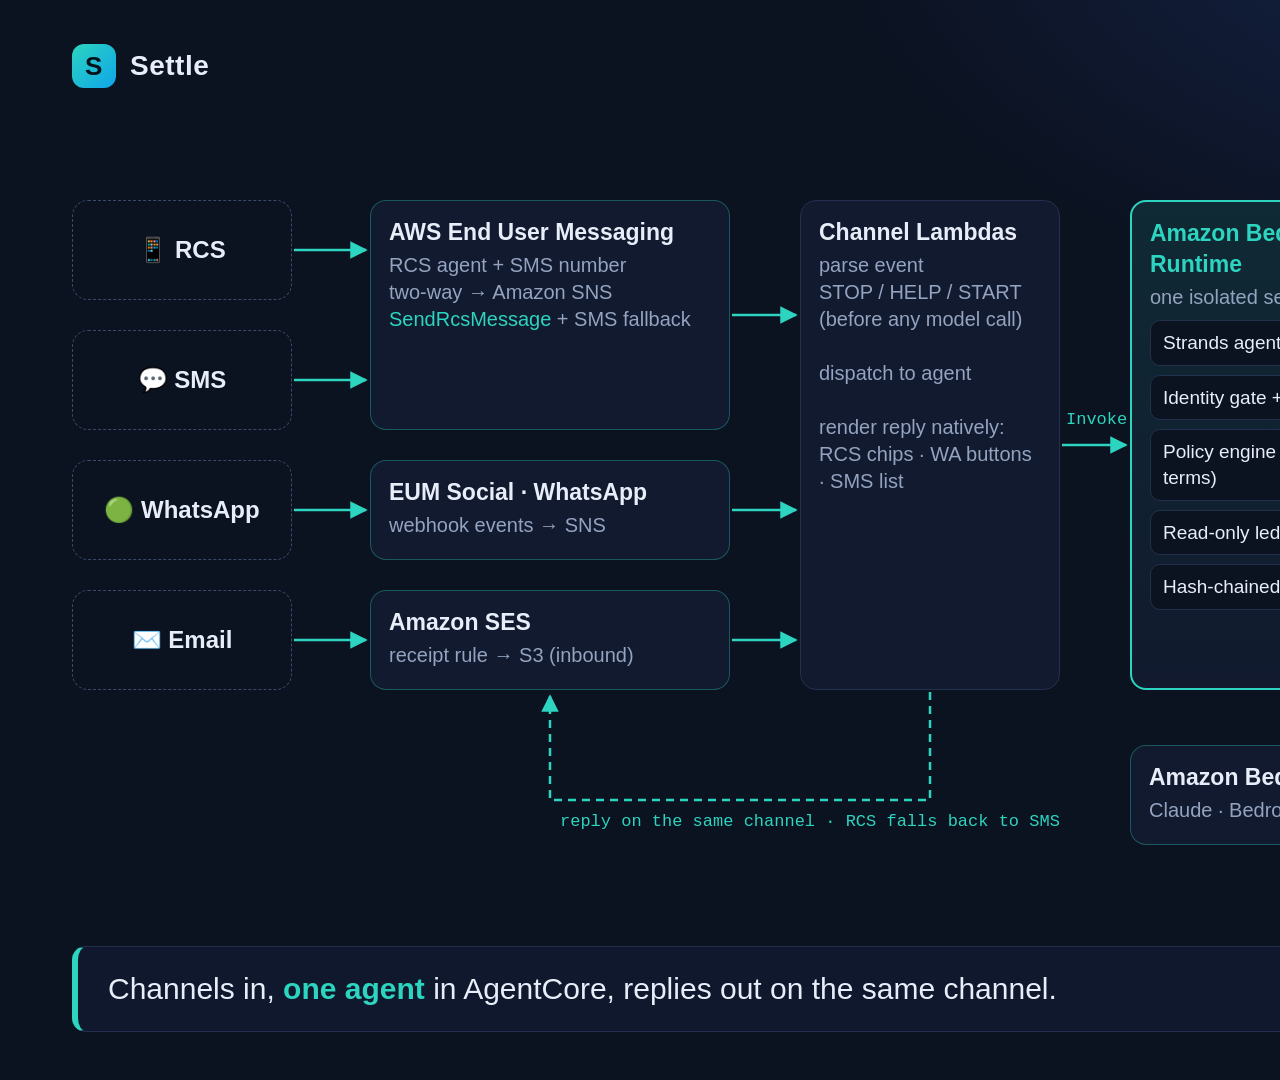
==== docs/architecture.html @ 9d4aaf6e "Settle: agentic patient-billing assistant on Bedrock AgentCore + AWS End User Messaging Strands agen" ====
<!doctype html><html><head><meta charset='utf-8'><style>:root{--bg:#0B1220;--panel:#111A2E;--line:#23304D;--ink:#E8EEF9;--mute:#94A3C0;--teal:#2DD4BF;--amber:#F5B84B;--red:#F87171;--green:#4ADE80;--blue:#60A5FA}
*{box-sizing:border-box;margin:0;padding:0}
html,body{width:1920px;height:1080px;overflow:hidden}
body{background:radial-gradient(1200px 700px at 80% -10%,#16244A 0%,var(--bg) 60%);color:var(--ink);font-family:-apple-system,"SF Pro Display","Helvetica Neue",Arial,sans-serif;position:relative}
.brand{position:absolute;top:44px;left:72px;display:flex;align-items:center;gap:14px;font-weight:700;font-size:28px;letter-spacing:.5px}
.logo{width:44px;height:44px;border-radius:12px;background:linear-gradient(135deg,var(--teal),#0EA5E9);display:grid;place-items:center;color:#04121A;font-weight:900;font-size:26px}
.tag{position:absolute;top:50px;right:72px;font-size:20px;color:var(--mute);letter-spacing:2px;text-transform:uppercase}
.caption{position:absolute;left:72px;right:72px;bottom:48px;font-size:30px;line-height:1.35;color:var(--ink);padding:22px 30px;background:rgba(17,26,46,.88);border:1px solid var(--line);border-left:6px solid var(--teal);border-radius:14px}
.caption b{color:var(--teal)}
h1{font-size:96px;line-height:1.02;font-weight:800;letter-spacing:-2px}
h2{font-size:64px;line-height:1.08;font-weight:800;letter-spacing:-1px}
.lede{font-size:34px;color:var(--mute);line-height:1.4}
.hl{color:var(--teal)} .amb{color:var(--amber)}
/* phone */
.phone{position:absolute;left:150px;top:118px;width:470px;height:800px;border-radius:54px;background:#05070C;padding:14px;box-shadow:0 40px 120px rgba(0,0,0,.55),0 0 0 2px #2A3550}
.screen{width:100%;height:100%;border-radius:42px;overflow:hidden;display:flex;flex-direction:column}
.appbar{padding:22px 22px 14px;display:flex;align-items:center;gap:12px;font-size:19px;font-weight:600}
.avatar{width:38px;height:38px;border-radius:50%;display:grid;place-items:center;font-weight:800;font-size:17px}
.appbar small{display:block;font-size:13px;font-weight:500;opacity:.75}
.thread{flex:1;display:flex;flex-direction:column;justify-content:flex-end;gap:10px;padding:10px 16px 18px;overflow:hidden}
.msg{max-width:84%;padding:11px 15px;border-radius:20px;font-size:16.5px;line-height:1.38;white-space:pre-wrap;word-wrap:break-word}
.msg a{text-decoration:underline;word-break:break-all}
.chips{display:flex;flex-wrap:wrap;gap:7px;margin-top:-2px}
.chip{font-size:14.5px;padding:7px 13px;border-radius:18px;font-weight:600}
/* RCS look */
.rcs .screen{background:#FFFFFF;color:#1F1F1F}
.rcs .appbar{background:#F3F6FC;border-bottom:1px solid #E2E8F2}
.rcs .avatar{background:#0F766E;color:#fff}
.rcs .in{align-self:flex-start;background:#E9EEF6;border-bottom-left-radius:6px}
.rcs .out{align-self:flex-end;background:#1A73E8;color:#fff;border-bottom-right-radius:6px}
.rcs .chip{border:1.5px solid #1A73E8;color:#1A73E8;background:#fff}
.card{align-self:flex-start;width:86%;border-radius:20px;overflow:hidden;background:#fff;border:1px solid #DDE3EE}
.card .media{height:150px;background:linear-gradient(135deg,#0F766E,#0EA5E9);display:grid;place-items:center;color:#fff;font-size:44px;font-weight:900}
.card .body{padding:14px 16px}
.card .t{font-weight:700;font-size:17px;margin-bottom:6px}
.card .d{font-size:15px;color:#444;line-height:1.35}
.card .chips{padding:0 14px 14px;margin:0}
/* WhatsApp look */
.wa .screen{background:#ECE5DD;color:#111}
.wa .appbar{background:#075E54;color:#fff}
.wa .avatar{background:#25D366;color:#063}
.wa .in{align-self:flex-start;background:#fff;border-top-left-radius:6px}
.wa .out{align-self:flex-end;background:#DCF8C6;border-top-right-radius:6px}
.wa .chips{flex-direction:column;align-self:flex-start;width:84%;gap:4px}
.wa .chip{background:#fff;color:#0A7CFF;text-align:center;border-radius:10px;padding:9px}
.wa .tpl{align-self:flex-start;background:#fff;border-radius:14px;padding:12px 15px;font-size:16px;max-width:84%}
.wa .tpl .t{font-weight:700;margin-bottom:4px}
/* right panel */
.side{position:absolute;left:700px;right:72px;top:130px}
.side .kicker{font-size:22px;letter-spacing:3px;text-transform:uppercase;color:var(--teal);font-weight:700;margin-bottom:14px}
.side h3{font-size:46px;line-height:1.12;font-weight:800;margin-bottom:26px;letter-spacing:-.5px}
.trace{background:var(--panel);border:1px solid var(--line);border-radius:18px;padding:22px 26px}
.trace .hd{font-size:18px;color:var(--mute);letter-spacing:2px;text-transform:uppercase;margin-bottom:12px}
.call{display:flex;align-items:center;gap:14px;padding:11px 0;border-top:1px solid var(--line);font-size:23px}
.call:first-of-type{border-top:none}
.call code{font-family:"SF Mono",Menlo,monospace;color:var(--ink)}
.pill{margin-left:auto;font-size:17px;font-weight:700;padding:5px 12px;border-radius:999px;font-family:"SF Mono",Menlo,monospace}
.ok{background:rgba(74,222,128,.14);color:var(--green)} .blk{background:rgba(248,113,113,.15);color:var(--red)} .amb-p{background:rgba(245,184,75,.15);color:var(--amber)}
.detail{margin-top:18px;font-size:21px;color:var(--mute);line-height:1.45;font-family:"SF Mono",Menlo,monospace;white-space:pre-wrap}
html,body{width:1920px;height:1080px}</style></head><body><div class='brand'><div class='logo'>S</div>Settle</div><div class='tag'>Architecture</div><style>
.bx{position:absolute;background:var(--panel);border:1.5px solid var(--line);border-radius:16px;padding:16px 18px;font-size:20px;line-height:1.35;color:var(--mute)}
.bx b{display:block;color:var(--ink);font-size:23px;margin-bottom:4px}
.bx.aws{border-color:#2DD4BF55}
.bx.core{border:2px solid var(--teal);background:linear-gradient(180deg,#0F2A34,#111A2E)}
.bx .in{background:#0B1220;border:1px solid var(--line);border-radius:10px;padding:9px 12px;margin-top:9px;color:var(--ink);font-size:19px}
.ph{position:absolute;left:72px;width:220px;height:100px;border-radius:16px;border:1.5px dashed #3A4A6B;display:grid;place-items:center;font-size:24px;font-weight:700}
.lbl{position:absolute;font-size:17px;color:var(--teal);font-family:"SF Mono",Menlo,monospace}
</style>
<div class='ph' style='top:200px'>📱 RCS</div>
<div class='ph' style='top:330px'>💬 SMS</div>
<div class='ph' style='top:460px'>🟢 WhatsApp</div>
<div class='ph' style='top:590px'>✉️ Email</div>

<div class='bx aws' style='left:370px;top:200px;width:360px;height:230px'><b>AWS End User Messaging</b>RCS agent + SMS number<br>two-way → Amazon SNS<br><span style='color:var(--teal)'>SendRcsMessage</span> + SMS fallback</div>
<div class='bx aws' style='left:370px;top:460px;width:360px;height:100px'><b>EUM Social · WhatsApp</b>webhook events → SNS</div>
<div class='bx aws' style='left:370px;top:590px;width:360px;height:100px'><b>Amazon SES</b>receipt rule → S3 (inbound)</div>

<div class='bx' style='left:800px;top:200px;width:260px;height:490px'><b>Channel Lambdas</b>parse event<br>STOP / HELP / START<br>(before any model call)<br><br>dispatch to agent<br><br>render reply natively:<br>RCS chips · WA buttons · SMS list</div>

<div class='bx core' style='left:1130px;top:200px;width:420px;height:490px'><b style='color:var(--teal)'>Amazon Bedrock AgentCore Runtime</b>one isolated session per conversation
  <div class='in'>Strands agent · 10 tools</div>
  <div class='in'>Identity gate + channel consent</div>
  <div class='in'>Policy engine (the only source of money terms)</div>
  <div class='in'>Read-only ledger · staff escalation</div>
  <div class='in'>Hash-chained audit of every tool call</div>
</div>
<div class='bx aws' style='left:1130px;top:745px;width:420px;height:100px'><b>Amazon Bedrock</b>Claude · Bedrock Guardrails</div>

<div class='bx' style='left:1610px;top:200px;width:240px;height:200px'><b>DynamoDB</b>ledger<br>conversations (TTL)<br>audit (append-only)<br>tickets</div>
<div class='bx aws' style='left:1610px;top:430px;width:240px;height:125px'><b>Amazon SES</b>plan confirmations<br>staff alerts</div>
<div class='bx' style='left:1610px;top:580px;width:240px;height:118px'><b>EventBridge</b>daily outreach λ<br>first touch, no PHI</div>

<svg width='1920' height='1080' style='position:absolute;inset:0;pointer-events:none'>
  <defs><marker id='a' viewBox='0 0 10 10' refX='9' refY='5' markerWidth='7' markerHeight='7' orient='auto'><path d='M0,0 L10,5 L0,10 z' fill='#2DD4BF'/></marker></defs>
  <g stroke='#2DD4BF' stroke-width='2.5' fill='none' marker-end='url(#a)'>
    <line x1='294' y1='250' x2='366' y2='250'/><line x1='294' y1='380' x2='366' y2='380'/>
    <line x1='294' y1='510' x2='366' y2='510'/><line x1='294' y1='640' x2='366' y2='640'/>
    <line x1='732' y1='315' x2='796' y2='315'/><line x1='732' y1='510' x2='796' y2='510'/><line x1='732' y1='640' x2='796' y2='640'/>
    <line x1='1062' y1='445' x2='1126' y2='445'/>
    <line x1='1340' y1='692' x2='1340' y2='741'/>
    <line x1='1552' y1='300' x2='1606' y2='300'/><line x1='1552' y1='492' x2='1606' y2='492'/>
    <polyline points='930,692 930,800 550,800 550,696' stroke-dasharray='8 6'/>
  </g>
</svg>
<div class='lbl' style='left:1066px;top:410px'>Invoke</div>
<div class='lbl' style='left:560px;top:812px;width:560px'>reply on the same channel · RCS falls back to SMS</div>
<div class='caption'>Channels in, <b>one agent</b> in AgentCore, replies out on the same channel.</div></body></html>
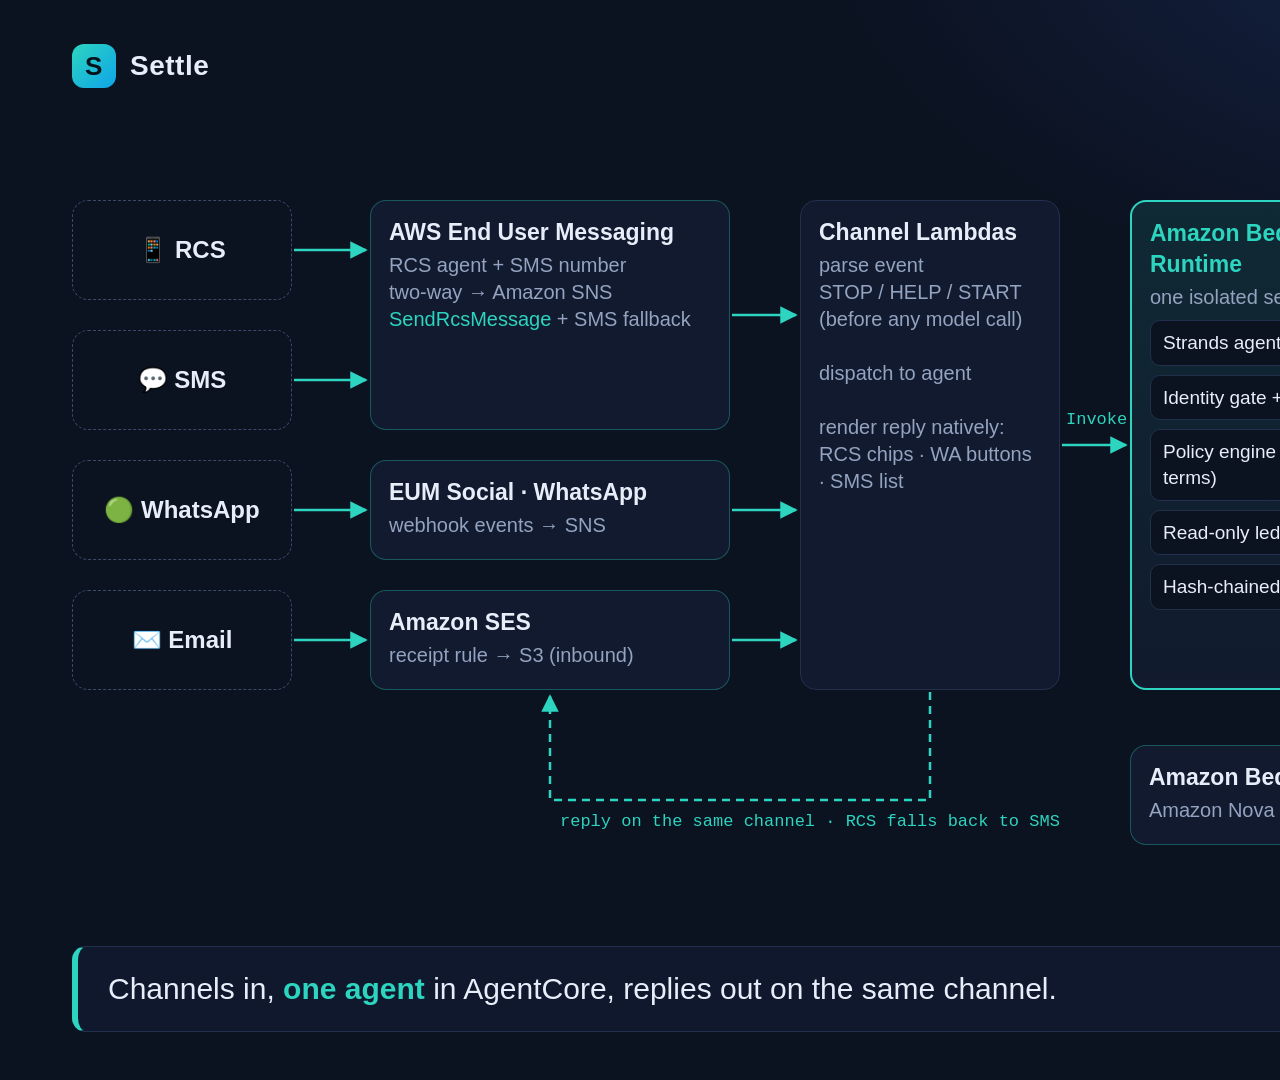
==== commit 59c2be1c: "Switch the default Bedrock model from Claude to Amazon Nova Pro. Promo credits do not cover Claude o" ====
--- a/docs/architecture.html
+++ b/docs/architecture.html
@@ -84,7 +84,7 @@
   <div class='in'>Read-only ledger · staff escalation</div>
   <div class='in'>Hash-chained audit of every tool call</div>
 </div>
-<div class='bx aws' style='left:1130px;top:745px;width:420px;height:100px'><b>Amazon Bedrock</b>Claude · Bedrock Guardrails</div>
+<div class='bx aws' style='left:1130px;top:745px;width:420px;height:100px'><b>Amazon Bedrock</b>Amazon Nova Pro · Bedrock Guardrails</div>
 
 <div class='bx' style='left:1610px;top:200px;width:240px;height:200px'><b>DynamoDB</b>ledger<br>conversations (TTL)<br>audit (append-only)<br>tickets</div>
 <div class='bx aws' style='left:1610px;top:430px;width:240px;height:125px'><b>Amazon SES</b>plan confirmations<br>staff alerts</div>
